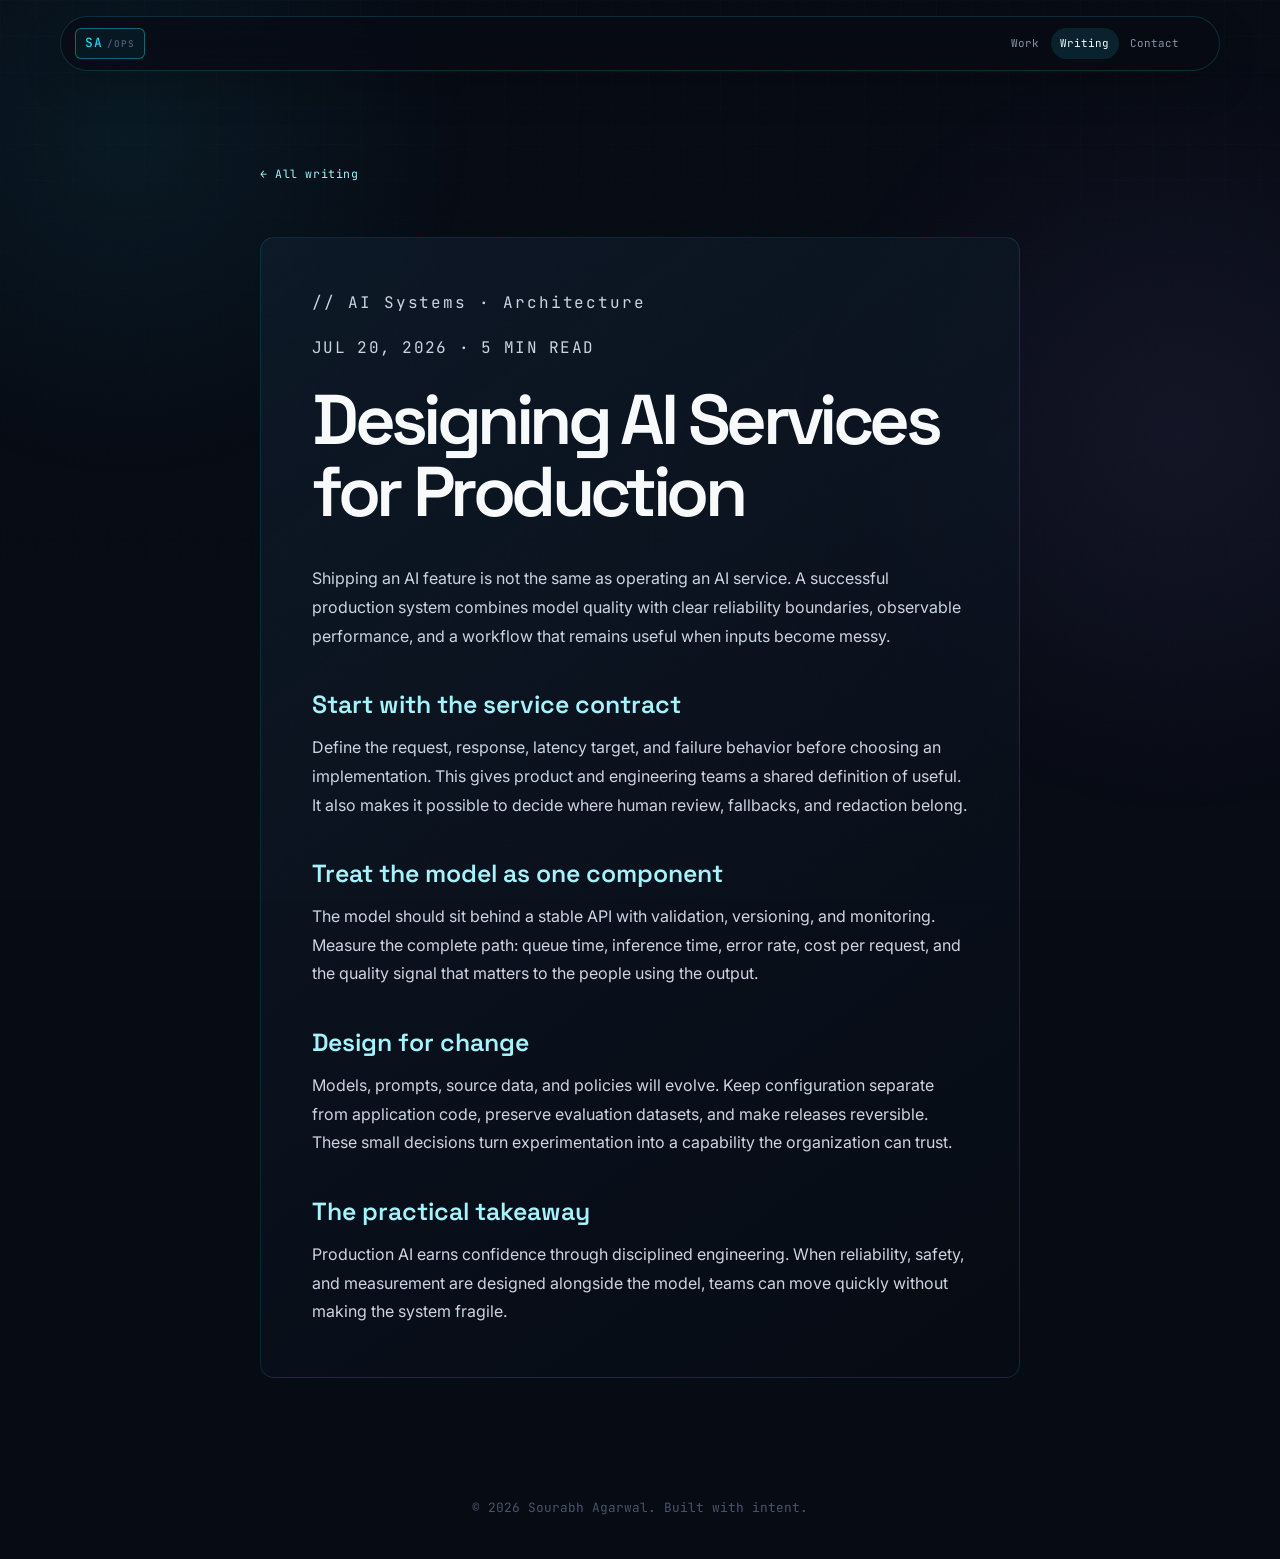
==== blog.html @ ba960d28 "adding blog page and minor fixes" ====
<!doctype html>
<html lang="en"><head><meta charset="utf-8"><meta name="viewport" content="width=device-width,initial-scale=1"><title>Article — Sourabh Agarwal</title><link rel="preconnect" href="https://fonts.googleapis.com"><link rel="preconnect" href="https://fonts.gstatic.com" crossorigin><link href="https://fonts.googleapis.com/css2?family=Space+Grotesk:wght@500;600;700&family=Inter:wght@400;500;600&family=JetBrains+Mono:wght@400;500&display=swap" rel="stylesheet"><link rel="stylesheet" href="css/styles.css"></head><body class="blog-page"><div class="noise-overlay"></div><nav class="nav"><a class="nav__mark" href="index.html#hero">SA<span>/OPS</span></a><div class="nav__links"><a href="index.html#projects">Work</a><a class="is-active" href="blogs.html">Writing</a><a href="index.html#contact">Contact</a></div></nav><main class="article-shell"><a class="article-back" href="blogs.html">← All writing</a><article id="article" class="article" aria-live="polite"></article></main><footer class="footer"><p>© <span id="year"></span> Sourabh Agarwal. Built with intent.</p></footer><script src="js/blogs.js" defer></script></body></html>
---- css/styles.css ----
/* ============================================================
   DESIGN TOKENS
   ============================================================ */
:root {
  /* Color */
  --bg: #0a0e17;
  --bg-elevated: #121826;
  --bg-elevated-2: #171f30;
  --border: rgba(230, 236, 248, 0.09);
  --border-strong: rgba(230, 236, 248, 0.18);
  --text-primary: #e8ecf4;
  --text-muted: #8b93a7;
  --text-faint: #565f77;
  --accent: #3b82f6;
  --accent-bright: #60a5fa;
  --accent-soft: rgba(59, 130, 246, 0.14);
  --success: #34d399;

  /* Type */
  --font-display: "Space Grotesk", "Segoe UI", sans-serif;
  --font-body: "Inter", "Segoe UI", sans-serif;
  --font-mono: "JetBrains Mono", "SFMono-Regular", Consolas, monospace;

  /* Spacing scale */
  --space-1: 0.5rem;
  --space-2: 1rem;
  --space-3: 1.5rem;
  --space-4: 2.5rem;
  --space-5: 4rem;
  --space-6: 6rem;
  --space-7: 9rem;

  /* Layout */
  --content-width: 760px;
  --wide-width: 1080px;
  --radius: 10px;

  /* Motion */
  --ease: cubic-bezier(0.22, 1, 0.36, 1);
  --duration: 0.6s;
}

/* ============================================================
   RESET
   ============================================================ */
*, *::before, *::after { box-sizing: border-box; }
html { scroll-behavior: smooth; }
body {
  margin: 0;
  background: var(--bg);
  color: var(--text-primary);
  font-family: var(--font-body);
  font-size: 16px;
  line-height: 1.6;
  -webkit-font-smoothing: antialiased;
}
h1, h2, h3, p, ul, figure { margin: 0; padding: 0; }
ul { list-style: none; }
a { color: inherit; text-decoration: none; }
img { max-width: 100%; display: block; }

a:focus-visible,
button:focus-visible {
  outline: 2px solid var(--accent-bright);
  outline-offset: 3px;
  border-radius: 4px;
}

/* Subtle grain overlay for texture on the near-black background */
.noise-overlay {
  position: fixed;
  inset: 0;
  pointer-events: none;
  z-index: 1;
  opacity: 0.025;
  background-image: url("data:image/svg+xml,%3Csvg xmlns='http://www.w3.org/2000/svg' width='60' height='60'%3E%3Cfilter id='n'%3E%3CfeTurbulence type='fractalNoise' baseFrequency='0.9' numOctaves='2' stitchTiles='stitch'/%3E%3C/filter%3E%3Crect width='100%25' height='100%25' filter='url(%23n)'/%3E%3C/svg%3E");
}

/* ============================================================
   SHARED ELEMENTS
   ============================================================ */
.eyebrow {
  font-family: var(--font-mono);
  font-size: 0.75rem;
  letter-spacing: 0.12em;
  color: var(--accent-bright);
  margin-bottom: var(--space-2);
}

.section-heading {
  font-family: var(--font-display);
  font-weight: 600;
  font-size: clamp(1.5rem, 3vw, 2.1rem);
  margin-bottom: var(--space-4);
  color: var(--text-primary);
}

.status-dot {
  width: 7px;
  height: 7px;
  border-radius: 50%;
  background: var(--success);
  display: inline-block;
  box-shadow: 0 0 0 0 rgba(52, 211, 153, 0.6);
  animation: pulse 2.4s var(--ease) infinite;
}

@keyframes pulse {
  0%   { box-shadow: 0 0 0 0 rgba(52, 211, 153, 0.55); }
  70%  { box-shadow: 0 0 0 8px rgba(52, 211, 153, 0); }
  100% { box-shadow: 0 0 0 0 rgba(52, 211, 153, 0); }
}

/* Scroll-reveal utility, toggled by IntersectionObserver in script.js */
.reveal {
  opacity: 0;
  transform: translateY(24px);
  transition: opacity var(--duration) var(--ease), transform var(--duration) var(--ease);
}
.reveal.is-visible {
  opacity: 1;
  transform: translateY(0);
}

/* ============================================================
   NAV
   ============================================================ */
.nav {
  position: fixed;
  top: 0;
  left: 0;
  right: 0;
  z-index: 10;
  display: flex;
  justify-content: space-between;
  align-items: center;
  padding: var(--space-2) var(--space-4);
  font-family: var(--font-mono);
  font-size: 0.8rem;
  backdrop-filter: blur(8px);
  background: linear-gradient(to bottom, rgba(10, 14, 23, 0.85), transparent);
}
.nav__mark {
  font-weight: 500;
  letter-spacing: 0.08em;
  color: var(--text-primary);
  border: 1px solid var(--border-strong);
  border-radius: 6px;
  padding: 0.25rem 0.55rem;
}
.nav__status {
  display: flex;
  align-items: center;
  gap: 0.5rem;
  color: var(--text-muted);
}
.nav__status-text { display: none; }
@media (min-width: 560px) {
  .nav__status-text { display: inline; }
}

/* ============================================================
   HERO
   ============================================================ */
.hero {
  position: relative;
  min-height: 100svh;
  display: flex;
  align-items: center;
  padding: var(--space-4);
  overflow: hidden;
}
.hero__inner {
  position: relative;
  z-index: 2;
  max-width: var(--wide-width);
  margin: 0 auto;
  width: 100%;
}
.hero__typing {
  font-family: var(--font-display);
  font-weight: 600;
  font-size: clamp(1.75rem, 5.5vw, 3.5rem);
  line-height: 1.15;
  min-height: 1.3em;
  color: var(--text-primary);
}
.cursor {
  display: inline-block;
  width: 3px;
  height: 0.9em;
  background: var(--accent-bright);
  margin-left: 4px;
  vertical-align: -0.1em;
  animation: blink 1s step-end infinite;
}
@keyframes blink { 50% { opacity: 0; } }

.hero__identity {
  margin-top: var(--space-3);
  opacity: 0;
  transform: translateY(12px);
  transition: opacity 0.7s var(--ease), transform 0.7s var(--ease);
}
.hero__identity.is-visible {
  opacity: 1;
  transform: translateY(0);
}
.hero__name {
  font-family: var(--font-display);
  font-size: clamp(1.1rem, 2.2vw, 1.4rem);
  font-weight: 500;
  color: var(--text-primary);
}
.hero__title {
  font-family: var(--font-mono);
  font-size: 0.9rem;
  color: var(--text-muted);
  margin-top: 0.35rem;
}

.hero__bg {
  position: absolute;
  inset: -10% -10% -10% -10%;
  z-index: 1;
  background:
    radial-gradient(600px circle at 20% 20%, var(--accent-soft), transparent 60%),
    radial-gradient(500px circle at 80% 70%, rgba(96, 165, 250, 0.08), transparent 60%);
  will-change: transform;
}

.hero__scroll-cue {
  position: absolute;
  bottom: var(--space-4);
  left: 50%;
  transform: translateX(-50%);
  width: 22px;
  height: 34px;
  border: 1px solid var(--border-strong);
  border-radius: 12px;
  display: flex;
  justify-content: center;
  padding-top: 6px;
}
.hero__scroll-cue span {
  width: 3px;
  height: 6px;
  background: var(--accent-bright);
  border-radius: 2px;
  animation: scroll-cue 1.8s var(--ease) infinite;
}
@keyframes scroll-cue {
  0%   { transform: translateY(0); opacity: 1; }
  100% { transform: translateY(10px); opacity: 0; }
}

/* ============================================================
   SUMMARY
   ============================================================ */
.summary {
  max-width: var(--content-width);
  margin: 0 auto;
  padding: var(--space-6) var(--space-4);
  border-top: 1px solid var(--border);
}
.summary__text {
  font-size: clamp(1.05rem, 1.6vw, 1.25rem);
  line-height: 1.7;
  color: var(--text-primary);
}
.stats {
  margin-top: var(--space-5);
  display: grid;
  grid-template-columns: repeat(2, 1fr);
  gap: var(--space-3);
}
@media (min-width: 640px) {
  .stats { grid-template-columns: repeat(4, 1fr); }
}
.stat {
  border: 1px solid var(--border);
  border-radius: var(--radius);
  padding: var(--space-3) var(--space-2);
  background: var(--bg-elevated);
}
.stat__value {
  font-family: var(--font-mono);
  font-weight: 500;
  font-size: clamp(1.5rem, 3vw, 2rem);
  color: var(--accent-bright);
}
.stat__label {
  margin-top: 0.4rem;
  font-size: 0.8rem;
  color: var(--text-muted);
  line-height: 1.4;
}

/* ============================================================
   EXPERIENCE / TIMELINE
   ============================================================ */
.experience {
  max-width: var(--wide-width);
  margin: 0 auto;
  padding: var(--space-6) var(--space-4);
  border-top: 1px solid var(--border);
}
.timeline {
  position: relative;
  padding-left: var(--space-4);
}
.timeline::before {
  content: "";
  position: absolute;
  left: 5px;
  top: 6px;
  bottom: 6px;
  width: 1px;
  background: linear-gradient(to bottom, var(--accent), var(--border) 90%);
}
.timeline-entry {
  position: relative;
  padding-bottom: var(--space-5);
}
.timeline-entry:last-child { padding-bottom: 0; }
.timeline-entry::before {
  content: "";
  position: absolute;
  left: calc(-1 * var(--space-4) + 1px);
  top: 6px;
  width: 9px;
  height: 9px;
  border-radius: 50%;
  background: var(--bg);
  border: 2px solid var(--accent-bright);
}
.timeline-entry__meta {
  font-family: var(--font-mono);
  font-size: 0.78rem;
  color: var(--text-faint);
  letter-spacing: 0.03em;
}
.timeline-entry__role {
  font-family: var(--font-display);
  font-weight: 600;
  font-size: 1.15rem;
  margin-top: 0.3rem;
  color: var(--text-primary);
}
.timeline-entry__company {
  color: var(--accent-bright);
  font-weight: 500;
}
.timeline-entry__bullets {
  margin-top: var(--space-2);
  display: flex;
  flex-direction: column;
  gap: 0.55rem;
}
.timeline-entry__bullets li {
  position: relative;
  padding-left: 1.1rem;
  color: var(--text-muted);
  font-size: 0.95rem;
  line-height: 1.6;
}
.timeline-entry__bullets li::before {
  content: "\2192";
  position: absolute;
  left: 0;
  color: var(--accent);
}

/* ============================================================
   SKILLS
   ============================================================ */
.skills {
  max-width: var(--wide-width);
  margin: 0 auto;
  padding: var(--space-6) var(--space-4);
  border-top: 1px solid var(--border);
}
.skills__grid {
  display: grid;
  gap: var(--space-3);
  grid-template-columns: 1fr;
}
@media (min-width: 720px) {
  .skills__grid { grid-template-columns: 1fr 1fr; }
}
.skill-group {
  border: 1px solid var(--border);
  border-radius: var(--radius);
  padding: var(--space-3);
  background: var(--bg-elevated);
}
.skill-group__title {
  font-family: var(--font-mono);
  font-size: 0.75rem;
  letter-spacing: 0.06em;
  color: var(--text-muted);
  margin-bottom: var(--space-2);
  text-transform: uppercase;
}
.skill-group__tags {
  display: flex;
  flex-wrap: wrap;
  gap: 0.5rem;
}
.skill-tag {
  font-size: 0.82rem;
  padding: 0.3rem 0.65rem;
  border: 1px solid var(--border-strong);
  border-radius: 999px;
  color: var(--text-primary);
  background: var(--bg-elevated-2);
}

/* ============================================================
   PROJECTS
   ============================================================ */
.projects {
  max-width: var(--wide-width);
  margin: 0 auto;
  padding: var(--space-6) var(--space-4);
  border-top: 1px solid var(--border);
}
.projects__grid {
  display: grid;
  gap: 1.25rem;
  grid-template-columns: repeat(auto-fit, minmax(min(100%, 280px), 1fr));
}
.project-card {
  position: relative;
  min-height: 255px;
  overflow: hidden;
  border: 1px solid var(--border);
  border-radius: 14px;
  padding: 1.5rem;
  background: linear-gradient(145deg, var(--bg-elevated-2), var(--bg-elevated));
  box-shadow: 0 14px 32px rgba(0, 0, 0, 0.11);
  transition: border-color 0.3s var(--ease), transform 0.3s var(--ease), box-shadow 0.3s var(--ease);
  display: flex;
  flex-direction: column;
  gap: 0.75rem;
}
.project-card::before {
  content: "";
  position: absolute;
  top: 0;
  left: 0;
  width: 100%;
  height: 3px;
  background: linear-gradient(90deg, var(--accent), var(--accent-bright));
  opacity: 0.65;
}
.project-card:hover {
  border-color: rgba(96, 165, 250, 0.42);
  transform: translateY(-5px);
  box-shadow: 0 20px 42px rgba(0, 0, 0, 0.22);
}
.project-card--placeholder {
  border-style: dashed;
}
.project-card__title {
  font-family: var(--font-display);
  font-weight: 600;
  font-size: 1.14rem;
  line-height: 1.3;
}
.project-card__desc {
  color: var(--text-muted);
  font-size: 0.9rem;
  line-height: 1.55;
  flex-grow: 1;
}
.project-card__tags {
  display: flex;
  flex-wrap: wrap;
  gap: 0.4rem;
  margin-top: 0.15rem;
}
.project-card__tag {
  font-family: var(--font-mono);
  font-size: 0.7rem;
  color: var(--accent-bright);
  background: var(--accent-soft);
  padding: 0.15rem 0.5rem;
  border-radius: 4px;
}
.project-card__link {
  display: inline-flex;
  align-items: center;
  width: fit-content;
  margin-top: auto;
  padding-top: 0.35rem;
  font-size: 0.82rem;
  color: var(--accent-bright);
  font-weight: 500;
}
.project-card__link::after { content: "↗"; margin-left: 0.45rem; transition: transform 0.2s var(--ease); }
.project-card__link:hover::after { transform: translate(2px, -2px); }
.project-card__meta {
  color: var(--text-faint);
  font-family: var(--font-mono);
  font-size: 0.67rem;
  letter-spacing: 0.02em;
}

/* ============================================================
   EDUCATION & PATENTS
   ============================================================ */
.education {
  max-width: var(--wide-width);
  margin: 0 auto;
  padding: var(--space-6) var(--space-4);
  border-top: 1px solid var(--border);
  display: grid;
  gap: var(--space-5);
  grid-template-columns: 1fr;
}
@media (min-width: 720px) {
  .education { grid-template-columns: 1fr 1fr; }
}
.edu-item, .patent-item {
  padding: var(--space-2) 0;
  border-bottom: 1px solid var(--border);
}
.edu-item:last-child, .patent-item:last-child { border-bottom: none; }
.edu-item__degree, .patent-item__title {
  font-weight: 600;
  font-size: 0.98rem;
  color: var(--text-primary);
}
.edu-item__school, .patent-item__detail {
  margin-top: 0.25rem;
  font-size: 0.85rem;
  color: var(--text-muted);
}
.edu-item__years {
  font-family: var(--font-mono);
  font-size: 0.78rem;
  color: var(--text-faint);
  margin-top: 0.2rem;
}

/* ============================================================
   CONTACT
   ============================================================ */
.contact {
  position: relative;
  isolation: isolate;
  max-width: var(--wide-width);
  margin: var(--space-4) auto 0;
  padding: clamp(2.5rem, 6vw, 5rem) clamp(1.5rem, 5vw, 4.5rem);
  overflow: hidden;
  border: 1px solid var(--border-strong);
  border-radius: 18px;
  background: linear-gradient(135deg, rgba(23, 31, 48, 0.96), rgba(10, 14, 23, 0.98));
  text-align: left;
}
.contact::before {
  content: "";
  position: absolute;
  z-index: -1;
  top: -12rem;
  right: -8rem;
  width: 26rem;
  height: 26rem;
  border-radius: 50%;
  background: radial-gradient(circle, rgba(59, 130, 246, 0.22), transparent 68%);
  pointer-events: none;
}
.contact .section-heading {
  max-width: 620px;
  margin-bottom: var(--space-2);
}
.contact__links {
  display: grid;
  grid-template-columns: minmax(0, 1fr);
  gap: var(--space-3);
  max-width: 760px;
}
.contact__intro {
  max-width: 540px;
  color: var(--text-muted);
  font-size: 1rem;
}
.contact__primary-link {
  display: inline-flex;
  align-items: center;
  justify-content: center;
  width: fit-content;
  min-height: 3.25rem;
  padding: 0.7rem 1.25rem;
  border-radius: 8px;
  background: var(--accent);
  color: #fff;
  font-family: var(--font-display);
  font-weight: 600;
  box-shadow: 0 10px 28px rgba(59, 130, 246, 0.24);
  transition: background 0.25s var(--ease), transform 0.25s var(--ease), box-shadow 0.25s var(--ease);
}
.contact__primary-link::after { content: "→"; margin-left: 0.65rem; }
.contact__primary-link:hover {
  background: var(--accent-bright);
  transform: translateY(-2px);
  box-shadow: 0 14px 32px rgba(59, 130, 246, 0.34);
}
.contact__details {
  display: grid;
  grid-template-columns: repeat(3, minmax(0, 1fr));
  border-top: 1px solid var(--border);
  margin-top: var(--space-2);
  padding-top: var(--space-3);
}
.contact-detail {
  display: grid;
  gap: 0.25rem;
  min-width: 0;
  padding: 0.35rem var(--space-3);
  border-left: 1px solid var(--border);
  transition: color 0.2s var(--ease), background 0.2s var(--ease);
}
.contact-detail:first-child { padding-left: 0; border-left: 0; }
.contact-detail__label {
  color: var(--text-faint);
  font-family: var(--font-mono);
  font-size: 0.67rem;
  letter-spacing: 0.1em;
  text-transform: uppercase;
}
.contact-detail__value {
  overflow-wrap: anywhere;
  color: var(--text-primary);
  font-size: 0.87rem;
}
.contact-detail:hover .contact-detail__value { color: var(--accent-bright); }
@media (max-width: 700px) {
  .contact { margin: var(--space-3) var(--space-2) 0; }
  .contact__details { grid-template-columns: 1fr; gap: var(--space-2); }
  .contact-detail, .contact-detail:first-child {
    padding: var(--space-2) 0 0;
    border-left: 0;
    border-top: 1px solid var(--border);
  }
  .contact-detail:first-child { border-top: 0; padding-top: 0; }
}

/* ============================================================
   FOOTER
   ============================================================ */
.footer {
  text-align: center;
  padding: var(--space-4) var(--space-2);
  color: var(--text-faint);
  font-size: 0.8rem;
  font-family: var(--font-mono);
}

/* ============================================================
   ERROR STATE
   ============================================================ */
.load-error {
  display: none;
  position: fixed;
  inset: 0;
  z-index: 20;
  flex-direction: column;
  align-items: center;
  justify-content: center;
  gap: var(--space-2);
  background: var(--bg);
  padding: var(--space-4);
  text-align: center;
}
.load-error:not([hidden]) {
  display: flex;
}
.load-error__detail {
  color: var(--text-muted);
  font-size: 0.85rem;
  max-width: 480px;
}
.load-error code {
  font-family: var(--font-mono);
  background: var(--bg-elevated);
  padding: 0.1rem 0.4rem;
  border-radius: 4px;
}
.retry-button {
  margin-top: var(--space-2);
  font-family: var(--font-mono);
  font-size: 0.9rem;
  padding: 0.6rem 1.4rem;
  border: 1px solid var(--accent);
  border-radius: 999px;
  background: var(--accent-soft);
  color: var(--accent-bright);
  cursor: pointer;
  transition: background 0.25s var(--ease), transform 0.25s var(--ease);
}
.retry-button:hover {
  background: var(--accent);
  color: var(--bg);
  transform: translateY(-2px);
}

/* ============================================================
   IMMERSIVE DEVELOPER PORTFOLIO LAYER
   ============================================================ */
body {
  background:
    radial-gradient(900px 620px at 100% -10%, rgba(76, 29, 149, 0.16), transparent 58%),
    radial-gradient(700px 520px at -10% 35%, rgba(14, 165, 233, 0.10), transparent 60%),
    var(--bg);
}
body::before {
  content: "";
  position: fixed;
  inset: 0;
  z-index: -1;
  pointer-events: none;
  opacity: 0.32;
  background-image: linear-gradient(rgba(148, 163, 184, 0.045) 1px, transparent 1px), linear-gradient(90deg, rgba(148, 163, 184, 0.045) 1px, transparent 1px);
  background-size: 48px 48px;
  mask-image: linear-gradient(to bottom, black, transparent 72%);
}
.nav {
  top: 1rem;
  left: 50%;
  right: auto;
  width: min(calc(100% - 2rem), 1080px);
  padding: 0.7rem 0.9rem;
  border: 1px solid rgba(255, 255, 255, 0.11);
  border-radius: 999px;
  background: rgba(10, 14, 23, 0.62);
  box-shadow: 0 14px 42px rgba(0, 0, 0, 0.18);
  transform: translateX(-50%);
  backdrop-filter: blur(18px);
}
.nav__mark {
  border-color: rgba(96, 165, 250, 0.35);
  background: rgba(59, 130, 246, 0.10);
}
.nav__links { display: none; align-items: center; gap: .1rem; margin-left: auto; margin-right: 1rem; }
.nav__links a { padding: .42rem .6rem; border-radius: 999px; color: var(--text-muted); font-size: .68rem; transition: color .2s var(--ease), background .2s var(--ease); }
.nav__links a:hover { color: var(--text-primary); background: rgba(255,255,255,.06); }
.nav__links a.is-active { color: #dbeafe; background: rgba(59,130,246,.18); }
@media (min-width: 760px) { .nav__links { display: flex; } }
@media (max-width: 759px) { .nav { gap: .4rem; } .nav__links { display: flex; flex: 1; margin: 0; overflow-x: auto; scrollbar-width: none; } .nav__links::-webkit-scrollbar { display: none; } .nav__links a { padding: .38rem .45rem; font-size: .61rem; } .nav__status { display: none; } }
.hero {
  min-height: min(920px, 100svh);
  padding: 7.5rem var(--space-4) 5rem;
  perspective: 1200px;
}
.hero__inner {
  max-width: var(--wide-width);
  padding-right: min(42vw, 430px);
}
.hero .eyebrow { display: inline-flex; padding: 0.42rem 0.7rem; border: 1px solid rgba(96, 165, 250, 0.28); border-radius: 999px; background: rgba(59, 130, 246, 0.08); }
.hero__typing { letter-spacing: -0.05em; max-width: 730px; text-shadow: 0 0 42px rgba(96, 165, 250, 0.15); }
.hero__name { font-size: clamp(1.25rem, 2.5vw, 1.6rem); }
.hero__title { margin-top: 0.45rem; }
.hero__actions { display: flex; flex-wrap: wrap; gap: 0.75rem; margin-top: var(--space-4); }
.hero__button { display: inline-flex; align-items: center; gap: 0.5rem; min-height: 3.1rem; padding: 0.7rem 1.1rem; border-radius: 8px; font-weight: 600; transition: transform .25s var(--ease), box-shadow .25s var(--ease), background .25s var(--ease); }
.hero__button:hover { transform: translateY(-3px); }
.hero__button--primary { color: white; background: linear-gradient(120deg, #2563eb, #7c3aed); box-shadow: 0 14px 30px rgba(59, 130, 246, .28); }
.hero__button--primary:hover { box-shadow: 0 18px 38px rgba(124, 58, 237, .36); }
.hero__button--quiet { border: 1px solid var(--border-strong); background: rgba(18, 24, 38, .50); color: var(--text-primary); }
.hero__button--quiet:hover { border-color: var(--accent-bright); background: var(--accent-soft); }
.hero__bg { background: radial-gradient(600px circle at 24% 22%, rgba(59, 130, 246, .18), transparent 60%), radial-gradient(550px circle at 86% 70%, rgba(124, 58, 237, .16), transparent 62%); }
.hero__stage { position: absolute; z-index: 2; right: max(5vw, calc((100vw - var(--wide-width)) / 2)); top: 50%; width: min(37vw, 430px); aspect-ratio: 1; transform: translateY(-45%) rotateX(58deg) rotateZ(-24deg); transform-style: preserve-3d; pointer-events: none; }
.hero-orbit { position: absolute; inset: 4%; border: 1px solid rgba(96, 165, 250, .28); border-radius: 50%; box-shadow: 0 0 44px rgba(59, 130, 246, .11), inset 0 0 28px rgba(59, 130, 246, .08); animation: orbit 15s linear infinite; }
.hero-orbit--inner { inset: 23%; border-color: rgba(167, 139, 250, .45); animation-direction: reverse; animation-duration: 9s; }
.hero-node { position: absolute; width: 2rem; height: 2rem; border: 1px solid rgba(191, 219, 254, .7); border-radius: 7px; background: linear-gradient(135deg, rgba(59, 130, 246, .9), rgba(124, 58, 237, .85)); box-shadow: 0 0 28px rgba(96, 165, 250, .6); animation: float 4.8s var(--ease) infinite alternate; }
.hero-node--one { top: 12%; left: 46%; }
.hero-node--two { bottom: 10%; right: 15%; width: 1.4rem; height: 1.4rem; animation-delay: -2.1s; }
.hero-terminal { position: absolute; z-index: 2; left: 16%; top: 22%; width: 76%; padding: 1.1rem 1.15rem; border: 1px solid rgba(191, 219, 254, .24); border-radius: 12px; background: rgba(10, 14, 23, .78); box-shadow: 0 30px 55px rgba(0, 0, 0, .34); color: #cbd5e1; font: 0.68rem/1.8 var(--font-mono); transform: translateZ(46px); animation: terminal-float 6s var(--ease) infinite alternate; }
.hero-terminal__bar { display: flex; gap: .32rem; margin-bottom: .7rem; }
.hero-terminal__bar span { width: .45rem; height: .45rem; border-radius: 50%; background: #f87171; }
.hero-terminal__bar span:nth-child(2) { background: #fbbf24; }
.hero-terminal__bar span:nth-child(3) { background: #34d399; }
.hero-terminal i { color: #60a5fa; font-style: normal; }
@keyframes orbit { to { transform: rotate(360deg); } }
@keyframes float { to { transform: translate3d(0, -12px, 38px) rotate(45deg); } }
@keyframes terminal-float { to { transform: translate3d(0, -16px, 62px) rotateZ(2deg); } }
.summary, .experience, .skills, .projects, .education { border-top-color: rgba(148, 163, 184, .13); }
.summary__text { max-width: 700px; }
.stat, .skill-group, .project-card { border-color: rgba(148, 163, 184, .14); background: linear-gradient(145deg, rgba(23, 31, 48, .88), rgba(12, 18, 30, .78)); box-shadow: inset 0 1px rgba(255,255,255,.025), 0 15px 35px rgba(0, 0, 0, .12); }
.stat { position: relative; overflow: hidden; }
.stat::after, .has-tilt::after { content: ""; position: absolute; inset: 0; pointer-events: none; opacity: 0; background: radial-gradient(circle at var(--glow-x, 50%) var(--glow-y, 50%), rgba(96, 165, 250, .16), transparent 38%); transition: opacity .3s ease; }
.has-tilt { transform: perspective(900px) rotateX(var(--tilt-y, 0deg)) rotateY(var(--tilt-x, 0deg)); transition: transform .24s var(--ease), border-color .24s var(--ease), box-shadow .24s var(--ease); transform-style: preserve-3d; }
.has-tilt:hover { border-color: rgba(96, 165, 250, .45); box-shadow: 0 22px 38px rgba(0,0,0,.25); }
.has-tilt:hover::after { opacity: 1; }
.timeline-entry { padding: 1.25rem 1.5rem 2.4rem; border: 1px solid transparent; border-radius: 12px; transition: background .3s var(--ease), border-color .3s var(--ease), transform .3s var(--ease); }
.timeline-entry:hover { border-color: var(--border); background: rgba(18, 24, 38, .55); transform: translateX(6px); }
.timeline-entry::before { left: calc(-1 * var(--space-4) + 1px); }
.timeline { max-width: 920px; padding-left: 2rem; }
.timeline::before { left: .35rem; width: 2px; background: linear-gradient(to bottom, #60a5fa, #7c3aed 55%, rgba(148,163,184,.12)); box-shadow: 0 0 14px rgba(96,165,250,.32); }
.timeline-entry { padding: 0; margin-bottom: 1rem; border: 1px solid rgba(148,163,184,.13); border-radius: 14px; background: linear-gradient(145deg, rgba(23,31,48,.72), rgba(12,18,30,.68)); overflow: visible; }
.timeline-entry:last-child { padding-bottom: 0; margin-bottom: 0; }
.timeline-entry::before { left: -2.05rem; top: 1.25rem; width: 12px; height: 12px; border: 3px solid var(--bg); background: var(--accent-bright); box-shadow: 0 0 0 2px rgba(96,165,250,.45), 0 0 18px rgba(96,165,250,.52); }
.timeline-entry:hover { border-color: rgba(96,165,250,.32); background: linear-gradient(145deg, rgba(30,41,59,.84), rgba(12,18,30,.75)); transform: translateX(0); }
.timeline-entry__toggle { display: grid; grid-template-columns: minmax(8.5rem, .7fr) minmax(0, 1.8fr) auto; align-items: center; width: 100%; gap: 1rem; padding: 1.25rem 1.35rem; border: 0; background: transparent; color: inherit; text-align: left; cursor: pointer; }
.timeline-entry__date { color: var(--accent-bright); font: .68rem var(--font-mono); letter-spacing: .04em; }
.timeline-entry__heading { min-width: 0; }
.timeline-entry__role { margin: 0; font-size: 1.05rem; line-height: 1.25; }
.timeline-entry__company { margin-top: .25rem; color: var(--text-primary); font-size: .86rem; font-weight: 500; }
.timeline-entry__location { margin-top: .15rem; color: var(--text-faint); font: .66rem var(--font-mono); }
.timeline-entry__indicator { display: grid; place-items: center; width: 1.7rem; height: 1.7rem; border: 1px solid rgba(96,165,250,.35); border-radius: 50%; color: var(--accent-bright); font-size: 1.2rem; transition: transform .3s var(--ease), background .3s var(--ease); }
.timeline-entry.is-expanded .timeline-entry__indicator { background: rgba(59,130,246,.18); transform: rotate(45deg); }
.timeline-entry__details { display: grid; grid-template-rows: 0fr; opacity: 0; transition: grid-template-rows .45s var(--ease), opacity .3s ease; }
.timeline-entry.is-expanded .timeline-entry__details { grid-template-rows: 1fr; opacity: 1; }
.timeline-entry__details-content { min-height: 0; overflow: hidden; }
.timeline-entry__bullets { margin: 0; padding: 0 1.35rem; transition: padding-bottom .45s var(--ease); }
.timeline-entry.is-expanded .timeline-entry__bullets { padding-bottom: .9rem; }
.timeline-entry__bullets li { padding-left: 1.15rem; font-size: .88rem; }
.timeline-entry__impact { margin: 0 1.35rem 1.35rem; padding: .85rem 1rem; border: 1px solid rgba(34,211,238,.25); border-radius: 9px; background: linear-gradient(115deg, rgba(34,211,238,.09), rgba(124,58,237,.1)); box-shadow: inset 0 1px rgba(255,255,255,.035); }
.timeline-entry__impact-label { display: block; margin-bottom: .4rem; color: var(--cyan); font: .62rem var(--font-mono); letter-spacing: .11em; text-transform: uppercase; }
.timeline-entry__impact-copy { color: #dbeafe; font-size: .85rem; line-height: 1.55; }
@media (max-width: 620px) { .nav { padding: .62rem .75rem; } .timeline { padding-left: 1.65rem; } .timeline-entry::before { left: -1.72rem; } .timeline-entry__toggle { grid-template-columns: 1fr auto; gap: .7rem; padding: 1rem; } .timeline-entry__date { grid-column: 1 / -1; } .timeline-entry__bullets { padding-inline: 1rem; } .timeline-entry__impact { margin-inline: 1rem; } }
.skill-tag { transition: transform .2s var(--ease), border-color .2s var(--ease), color .2s var(--ease); }
.skill-tag:hover { transform: translateY(-2px); border-color: var(--accent-bright); color: var(--accent-bright); }
.skills__hint { max-width: 540px; margin: calc(-1 * var(--space-3)) 0 var(--space-4); color: var(--text-muted); font-size: .92rem; }
.skills__grid { grid-template-columns: minmax(0, 1.45fr) minmax(230px, .55fr); align-items: start; gap: clamp(1.5rem, 5vw, 4.5rem); }
.skills-dashboard { overflow: hidden; border: 1px solid rgba(148, 163, 184, .15); border-radius: 16px; background: linear-gradient(145deg, rgba(23, 31, 48, .82), rgba(12, 18, 30, .82)); box-shadow: inset 0 1px rgba(255,255,255,.035), 0 22px 46px rgba(0,0,0,.16); }
.skills-treemap { display: grid; grid-template-columns: repeat(12, 1fr); gap: .55rem; min-height: 500px; padding: .7rem; }
.skills-treemap__group { grid-column: span var(--group-span); display: flex; flex-direction: column; min-height: 150px; padding: .75rem; overflow: hidden; border: 1px solid hsl(var(--hue) 80% 70% / .18); border-radius: 11px; background: linear-gradient(145deg, hsl(var(--hue) 70% 20% / .30), rgba(10,14,23,.36)); transition: transform .25s var(--ease), border-color .25s var(--ease), box-shadow .25s var(--ease); }
.skills-treemap__group:hover { z-index: 1; border-color: hsl(var(--hue) 88% 72% / .48); box-shadow: 0 15px 26px rgba(0,0,0,.18); transform: translateY(-3px); }
.skills-treemap__heading { margin: 0 0 .6rem; color: hsl(var(--hue) 85% 77%); font: .62rem var(--font-mono); letter-spacing: .08em; text-transform: uppercase; }
.skills-treemap__tiles { display: flex; flex: 1; flex-wrap: wrap; gap: .42rem; align-content: stretch; }
.skill-tile { flex: var(--weight) 1 72px; min-width: 64px; min-height: 40px; padding: .35rem .45rem; border: 1px solid hsl(var(--hue) 70% 72% / .15); border-radius: 7px; background: hsl(var(--hue) 55% 32% / .16); color: #dbeafe; font: .64rem/1.2 var(--font-mono); text-align: left; cursor: pointer; overflow-wrap: anywhere; transition: transform .2s var(--ease), background .2s var(--ease), border-color .2s var(--ease), box-shadow .2s var(--ease); }
.skill-tile:hover, .skill-tile:focus-visible { z-index: 2; border-color: hsl(var(--hue) 88% 75% / .7); background: hsl(var(--hue) 64% 43% / .42); box-shadow: 0 8px 18px rgba(0,0,0,.22); transform: scale(1.04); outline: 0; }
.skill-tile.is-selected { border-color: #e0f2fe; background: linear-gradient(135deg, hsl(var(--hue) 78% 52% / .58), rgba(124,58,237,.44)); box-shadow: 0 0 0 2px rgba(191,219,254,.18), 0 8px 18px rgba(0,0,0,.25); }
.skill-detail { position: sticky; top: 6rem; padding: 1.5rem; border: 1px solid rgba(96, 165, 250, .26); border-radius: 14px; background: linear-gradient(145deg, rgba(30, 41, 59, .8), rgba(12, 18, 30, .78)); box-shadow: 0 22px 46px rgba(0,0,0,.2); overflow: hidden; }
.skill-detail::before { content: "SELECTED TOOL"; position: absolute; right: 1rem; top: .8rem; color: rgba(96,165,250,.35); font: .57rem var(--font-mono); letter-spacing: .12em; }
.skill-detail__eyebrow { color: var(--accent-bright); font: .65rem var(--font-mono); letter-spacing: .09em; text-transform: uppercase; }
.skill-detail__name { margin-top: .45rem; font: 600 clamp(1.2rem, 2vw, 1.5rem)/1.2 var(--font-display); }
.skill-detail__level { margin-top: 1rem; color: var(--text-primary); font: .78rem var(--font-mono); }
.skill-detail__meter { height: .45rem; margin-top: .55rem; overflow: hidden; border-radius: 99px; background: rgba(148, 163, 184, .18); }
.skill-detail__meter span { display: block; height: 100%; border-radius: inherit; background: linear-gradient(90deg, #2563eb, #a78bfa); box-shadow: 0 0 14px rgba(96,165,250,.62); transition: width .55s var(--ease); }
.skill-detail__copy { margin-top: 1rem; color: var(--text-muted); font-size: .83rem; line-height: 1.55; }
@media (max-width: 760px) { .skills__grid { grid-template-columns: 1fr; } .skill-detail { position: static; max-width: 540px; width: 100%; margin: 0 auto; } }
@media (max-width: 560px) { .skills-treemap { grid-template-columns: repeat(2, 1fr); } .skills-treemap__group { grid-column: span 2; min-height: 135px; } .skill-tile { flex-basis: 78px; } }
.project-card { min-height: 278px; }
.project-card::before { height: 2px; opacity: .9; }
.education { gap: 2.5rem; }
.education__col { padding: 1.25rem; border: 1px solid var(--border); border-radius: 14px; background: rgba(18, 24, 38, .45); }
.contact { box-shadow: 0 28px 70px rgba(0,0,0,.26); }
.footer { padding-top: 2.5rem; }
@media (max-width: 820px) { .hero__inner { padding-right: 0; } .hero__stage { opacity: .34; right: -5rem; width: 24rem; } .hero__typing { max-width: 640px; } }
@media (max-width: 560px) { .nav { top: .65rem; width: calc(100% - 1.25rem); } .nav__status-text { display: none; } .hero { padding: 7rem var(--space-3) 4.5rem; } .hero__stage { display: none; } .hero__scroll-cue { bottom: 1.4rem; } .timeline-entry { padding: .25rem 0 2.4rem; } }

/* ============================================================
   DEVELOPER OPERATIONS CONTROL ROOM THEME
   ============================================================ */
:root { --cyan: #22d3ee; --violet: #a78bfa; --lime: #4ade80; --amber: #fbbf24; }
body { background: #070b14; }
body::before { opacity: .52; background-image: linear-gradient(rgba(56,189,248,.045) 1px, transparent 1px), linear-gradient(90deg, rgba(56,189,248,.045) 1px, transparent 1px); background-size: 36px 36px; }
body::after { content: ""; position: fixed; inset: 0; z-index: -1; pointer-events: none; background: radial-gradient(560px circle at 10% 15%, rgba(34,211,238,.07), transparent 62%), radial-gradient(620px circle at 92% 48%, rgba(167,139,250,.08), transparent 62%); }
.noise-overlay { opacity: .018; }
.nav { width: min(calc(100% - 2rem), 1160px); border-color: rgba(34,211,238,.18); background: rgba(7,11,20,.72); }
.nav__mark { display: flex; gap: .22rem; align-items: baseline; border-color: rgba(34,211,238,.42); color: var(--cyan); background: rgba(34,211,238,.06); }
.nav__mark span { color: var(--text-faint); font-size: .58rem; }
.nav__links a.is-active { color: #ecfeff; background: rgba(34,211,238,.12); }
.nav__progress { position: absolute; bottom: -1px; left: 1.5rem; width: calc((100% - 3rem) * var(--scroll-progress, 0)); height: 1px; background: linear-gradient(90deg, var(--cyan), var(--violet)); box-shadow: 0 0 10px var(--cyan); transition: width .12s linear; }
.status-dot { background: var(--lime); }
.hero { min-height: 760px; background: linear-gradient(115deg, rgba(7,11,20,.92) 0%, rgba(7,11,20,.62) 54%, rgba(7,11,20,.06) 100%); }
.hero__inner { max-width: 1160px; padding-right: min(48vw, 530px); }
.hero .eyebrow { color: var(--cyan); border-color: rgba(34,211,238,.32); background: rgba(34,211,238,.06); }
.hero__typing { font-size: clamp(2.2rem, 5.6vw, 4.25rem); background: linear-gradient(100deg, #f8fafc 12%, #bae6fd 49%, #c4b5fd 88%); background-clip: text; -webkit-background-clip: text; color: transparent; }
.hero__title { color: #94a3b8; }
.cursor { background: var(--cyan); box-shadow: 0 0 14px var(--cyan); }
.hero__button--primary { background: linear-gradient(115deg, #0891b2, #4f46e5); }
.hero__button--quiet { border-color: rgba(34,211,238,.25); }
.hero__stage { right: max(4vw, calc((100vw - 1160px) / 2)); width: min(43vw, 500px); transform: translateY(calc(-45% + var(--scroll-shift, 0px))) rotateX(calc(58deg + var(--pointer-y, 0deg))) rotateZ(-24deg) rotateY(var(--pointer-x, 0deg)); transition: transform .25s var(--ease); }
.hero-orbit { border-color: rgba(34,211,238,.22); box-shadow: 0 0 54px rgba(34,211,238,.13), inset 0 0 28px rgba(34,211,238,.06); }
.hero-orbit--inner { border-color: rgba(167,139,250,.38); }
.hero-node { background: linear-gradient(135deg, var(--cyan), #6366f1); }
.hero-terminal { border-color: rgba(34,211,238,.24); background: rgba(5,10,18,.84); box-shadow: 0 36px 70px rgba(0,0,0,.45), inset 0 1px rgba(255,255,255,.05); }
.hero-terminal__bar b { margin-left: auto; color: #64748b; font-weight: 400; }
.hero-terminal--code p { color: #94a3b8; }
.hero-terminal--code i { display: inline-block; width: 1.1rem; color: #475569; font-style: normal; }
.hero-terminal--code em { color: #c4b5fd; font-style: normal; }
.hero-terminal--code strong { color: #67e8f9; font-weight: 400; }
.hero-pipeline { position: absolute; z-index: 4; top: 78%; left: -2%; display: flex; align-items: center; gap: .38rem; padding: .45rem .65rem; border: 1px solid rgba(74,222,128,.28); border-radius: 7px; background: rgba(7,11,20,.82); color: var(--lime); font: .55rem var(--font-mono); transform: translateZ(70px) rotateZ(18deg); box-shadow: 0 12px 26px rgba(0,0,0,.28); }
.hero-pipeline i { width: .8rem; height: 1px; background: var(--lime); box-shadow: 0 0 8px var(--lime); }
.hero-git { position: absolute; z-index: 4; top: 12%; right: -3%; display: flex; align-items: center; gap: .38rem; padding: .45rem .65rem; border: 1px solid rgba(251,191,36,.3); border-radius: 7px; background: rgba(7,11,20,.82); color: #e2e8f0; font: .59rem var(--font-mono); transform: translateZ(58px) rotateZ(18deg); }
.hero-git span { width: .5rem; height: .5rem; border-radius: 50%; background: var(--amber); box-shadow: 0 0 9px var(--amber); }
.hero-git i { color: var(--lime); font-style: normal; }
.hero-neural { position: absolute; right: -10%; bottom: -9%; z-index: 1; width: 66%; overflow: visible; transform: translateZ(18px) rotateZ(18deg); }
.hero-neural path { stroke: rgba(34,211,238,.35); stroke-width: 1.1; stroke-dasharray: 5 5; animation: neural-flow 5s linear infinite; }
.hero-neural circle { fill: #0e7490; stroke: #a5f3fc; stroke-width: 1.5; filter: drop-shadow(0 0 5px rgba(34,211,238,.8)); animation: neural-pulse 2.8s ease-in-out infinite alternate; }
.hero-neural circle:nth-child(even) { fill: #6d28d9; stroke: #ddd6fe; animation-delay: -1.3s; }
@keyframes neural-flow { to { stroke-dashoffset: -40; } }
@keyframes neural-pulse { to { opacity: .48; transform: scale(.72); transform-origin: center; } }
main > section:not(.hero) { position: relative; }
main > section:not(.hero)::before { content: "</>"; position: absolute; top: 3.5rem; right: max(1rem, calc((100% - 1080px) / 2)); color: rgba(34,211,238,.11); font: 1.2rem var(--font-mono); }
.eyebrow { color: var(--cyan); }
.section-heading { letter-spacing: -.035em; }
.summary__text { color: #cbd5e1; }
.stat { border-color: rgba(34,211,238,.16); background: linear-gradient(145deg, rgba(15,28,43,.88), rgba(7,11,20,.82)); }
.stat::before { content: "METRIC"; display: block; margin-bottom: .5rem; color: #475569; font: .58rem var(--font-mono); letter-spacing: .1em; }
.stat__value { color: var(--cyan); }
.timeline::before { background: linear-gradient(to bottom, var(--cyan), var(--violet) 55%, rgba(148,163,184,.1)); }
.timeline-entry::before { background: var(--cyan); box-shadow: 0 0 0 2px rgba(34,211,238,.3), 0 0 18px rgba(34,211,238,.6); }
.timeline-entry__date { color: var(--cyan); }
.timeline-entry__indicator { border-color: rgba(34,211,238,.32); color: var(--cyan); }
.timeline-entry.is-expanded .timeline-entry__indicator { background: rgba(34,211,238,.12); }
.skills-dashboard, .project-card, .education__col { border-color: rgba(34,211,238,.14); }
.skills-treemap__group { background: linear-gradient(145deg, hsl(var(--hue) 70% 20% / .35), rgba(5,10,18,.62)); }
.skill-tile { background: hsl(var(--hue) 55% 32% / .2); }
.projects__grid { gap: 1rem; }
.project-card { min-height: 292px; background: linear-gradient(145deg, rgba(15,28,43,.9), rgba(7,11,20,.84)); }
.project-card::after { content: "git status"; position: absolute; right: 1.25rem; bottom: 1.2rem; color: rgba(74,222,128,.35); font: .58rem var(--font-mono); }
.project-card__link { z-index: 1; }
.project-card__tag { border: 1px solid rgba(34,211,238,.16); background: rgba(34,211,238,.08); color: #a5f3fc; }
.project-card__tag { display: inline-flex; align-items: center; gap: .32rem; }
.project-card__tech-logo { width: .9rem; height: .9rem; object-fit: contain; }
.education__col { background: linear-gradient(145deg, rgba(15,28,43,.65), rgba(7,11,20,.44)); }
.contact { border-color: rgba(34,211,238,.22); background: linear-gradient(135deg, rgba(15,28,43,.96), rgba(7,11,20,.98)); }
.contact::before { background: radial-gradient(circle, rgba(34,211,238,.2), transparent 68%); }
.contact__primary-link { background: linear-gradient(115deg, #0891b2, #4f46e5); }
.footer { color: #475569; }
@media (max-width: 820px) { .hero__stage { opacity: .42; } .hero__inner { padding-right: 0; } }
@media (max-width: 560px) { .hero { min-height: 680px; } .hero__typing { font-size: clamp(2rem, 10vw, 3rem); } main > section:not(.hero)::before { display: none; } }

/* ============================================================
   WRITING / MARKDOWN BLOG
   ============================================================ */
.blog-page { min-height: 100vh; }
.blog-index, .article-shell { width: min(1080px, calc(100% - 3rem)); margin: 0 auto; padding: 10rem 0 5rem; }
.blog-hero { max-width: 760px; padding: 1.4rem 0 4.5rem; }
.blog-hero h1 { margin: 1.2rem 0; color: #f8fafc; font: 600 clamp(2.8rem, 7vw, 5.5rem)/.98 var(--font-display); letter-spacing: -.07em; }
.blog-hero h1 span { color: #a5f3fc; }
.blog-hero > p:last-child { max-width: 590px; color: #94a3b8; font-size: 1.08rem; line-height: 1.7; }
.blog-grid { display: grid; grid-template-columns: repeat(2, minmax(0, 1fr)); gap: 1rem; }
.blog-card { display: flex; min-height: 300px; flex-direction: column; padding: clamp(1.4rem, 3vw, 2.2rem); border: 1px solid rgba(34,211,238,.16); border-radius: 14px; background: linear-gradient(145deg, rgba(15,28,43,.9), rgba(7,11,20,.82)); color: inherit; text-decoration: none; transition: transform .25s var(--ease), border-color .25s var(--ease), box-shadow .25s var(--ease); }
.blog-card:hover { transform: translateY(-5px); border-color: rgba(34,211,238,.52); box-shadow: 0 22px 46px rgba(0,0,0,.26); }
.blog-card--feature { grid-column: span 2; min-height: 340px; background: radial-gradient(650px circle at 100% 0, rgba(34,211,238,.14), transparent 52%), linear-gradient(145deg, rgba(15,28,43,.96), rgba(7,11,20,.88)); }
.blog-card__meta, .article__meta { margin: 0; color: #67e8f9; font: .68rem var(--font-mono); letter-spacing: .08em; text-transform: uppercase; }
.blog-card__meta span { color: #64748b; padding: 0 .35rem; }.blog-card h2 { max-width: 680px; margin: 1rem 0 .8rem; color: #f8fafc; font: 600 clamp(1.55rem, 3vw, 2.25rem)/1.13 var(--font-display); letter-spacing: -.035em; }.blog-card > p:not(.blog-card__meta) { max-width: 650px; color: #94a3b8; line-height: 1.65; }
.blog-card__tags { display: flex; flex-wrap: wrap; gap: .45rem; margin-top: auto; padding-top: 1.6rem; }.blog-card__tags span { padding: .3rem .5rem; border: 1px solid rgba(167,139,250,.24); border-radius: 4px; background: rgba(124,58,237,.1); color: #c4b5fd; font: .64rem var(--font-mono); }.blog-card__link { margin-top: 1.5rem; color: #a5f3fc; font: 600 .8rem var(--font-display); }.blog-card__link b { margin-left: .3rem; transition: transform .2s var(--ease); }.blog-card:hover .blog-card__link b { display: inline-block; transform: translateX(4px); }
.article-shell { width: min(760px, calc(100% - 3rem)); }.article-back { display: inline-block; margin-bottom: 3.5rem; color: #a5f3fc; font: .72rem var(--font-mono); letter-spacing: .05em; text-decoration: none; }.article-back:hover { color: #fff; }.article { padding: clamp(1.5rem, 4vw, 3.5rem); border: 1px solid rgba(34,211,238,.14); border-radius: 14px; background: linear-gradient(145deg, rgba(15,28,43,.76), rgba(7,11,20,.6)); }.article__header { margin-bottom: 1.4rem; }.article__meta { margin-top: .9rem; color: #94a3b8; }.article h1 { margin: 0 0 2.2rem; color: #f8fafc; font: 600 clamp(2.3rem, 6vw, 4.4rem)/1.02 var(--font-display); letter-spacing: -.065em; }.article h2 { margin: 2.5rem 0 .8rem; color: #a5f3fc; font: 600 1.55rem/1.2 var(--font-display); }.article h3 { margin: 2rem 0 .7rem; color: #e2e8f0; font: 600 1.15rem var(--font-display); }.article p, .article li { color: #cbd5e1; font-size: 1rem; line-height: 1.8; }.article ul { padding-left: 1.3rem; }.article code { padding: .15rem .35rem; border-radius: 4px; background: rgba(34,211,238,.1); color: #a5f3fc; font: .85em var(--font-mono); }.blog-error { color: #fda4af; }
@media (max-width: 650px) { .blog-index, .article-shell { width: calc(100% - 2rem); padding-top: 7rem; }.blog-hero { padding-bottom: 3rem; }.blog-grid, .blog-card--feature { grid-column: auto; }.blog-grid { grid-template-columns: 1fr; }.blog-card--feature { min-height: 300px; } }

/* ============================================================
   SCROLL SOFTWARE SCENES
   ============================================================ */
.scroll-scene { position: relative; z-index: 0; min-height: 42svh; display: grid; place-items: center; overflow: hidden; }
.scroll-scene::before { content: ""; position: absolute; inset: 0; background: linear-gradient(90deg, transparent, rgba(34,211,238,.06), transparent); transform: translateX(-100%); }
.scroll-scene.is-active::before { animation: scene-sweep 1.2s var(--ease) forwards; }
.scroll-scene__inner { position: relative; width: min(760px, calc(100% - 3rem)); padding: clamp(1.5rem, 4vw, 2.4rem); border: 1px solid rgba(34,211,238,.12); border-radius: 14px; background: rgba(7,11,20,.48); box-shadow: 0 24px 60px rgba(0,0,0,.17), inset 0 1px rgba(255,255,255,.025); opacity: .25; transform: translateY(40px) scale(.95); transition: opacity .7s var(--ease), transform .7s var(--ease), border-color .7s var(--ease); }
.scroll-scene.is-active .scroll-scene__inner { opacity: 1; transform: translateY(0) scale(1); border-color: rgba(34,211,238,.3); }
.scroll-scene__label { display: block; margin-bottom: 1.2rem; color: var(--cyan); font: .65rem var(--font-mono); letter-spacing: .13em; }
.scene-code { overflow: hidden; color: #94a3b8; font: clamp(.85rem, 2.2vw, 1.15rem)/2 var(--font-mono); white-space: nowrap; clip-path: inset(0 100% 0 0); }
.scroll-scene.is-active .scene-code { animation: code-reveal 2.2s steps(32, end) .15s forwards; }
.scene-code i { color: #c4b5fd; font-style: normal; }.scene-code b { color: #67e8f9; font-weight: 400; }.scene-code span { color: #4ade80; }
.scene-neural { display: block; width: min(100%, 620px); margin: 0 auto; overflow: visible; }
.scene-neural path { stroke: rgba(34,211,238,.3); stroke-width: 1.2; stroke-dasharray: 7 8; stroke-dashoffset: 0; }
.scene-neural circle { fill: #0f766e; stroke: #a5f3fc; stroke-width: 1.5; opacity: .25; }
.scroll-scene.is-active .scene-neural path { animation: neural-flow 3s linear infinite; }.scroll-scene.is-active .scene-neural circle { animation: scene-node 1.8s ease-in-out infinite alternate; }.scroll-scene.is-active .scene-neural circle:nth-child(2n) { animation-delay: -.9s; fill: #6d28d9; }
.scene-git { position: relative; display: flex; align-items: center; gap: .8rem; min-height: 46px; color: #cbd5e1; font: .72rem var(--font-mono); }
.scene-git::before { content: ""; position: absolute; left: 2.5rem; right: 4.5rem; top: 50%; height: 2px; background: linear-gradient(90deg, var(--cyan), var(--violet), var(--lime)); transform: scaleX(0); transform-origin: left; }.scroll-scene.is-active .scene-git::before { animation: line-grow 1.8s var(--ease) forwards; }
.scene-git i { position: relative; z-index: 1; width: .72rem; height: .72rem; border: 2px solid var(--cyan); border-radius: 50%; background: #070b14; opacity: 0; }.scroll-scene.is-active .scene-git i { animation: git-node .3s ease forwards; }.scroll-scene.is-active .scene-git i:nth-of-type(1) { animation-delay: .5s; }.scroll-scene.is-active .scene-git i:nth-of-type(2) { animation-delay: .8s; }.scroll-scene.is-active .scene-git i:nth-of-type(3) { animation-delay: 1.1s; }.scroll-scene.is-active .scene-git i:nth-of-type(4) { animation-delay: 1.35s; }.scroll-scene.is-active .scene-git i:nth-of-type(5) { animation-delay: 1.6s; }.scene-git strong { margin-left: auto; color: var(--lime); font-weight: 400; }
.scene-pipeline, .scene-deploy { display: flex; align-items: center; justify-content: center; gap: .65rem; flex-wrap: wrap; }.scene-pipeline span, .scene-deploy span { padding: .55rem .7rem; border: 1px solid rgba(34,211,238,.25); border-radius: 6px; background: rgba(34,211,238,.07); color: #bae6fd; font: .64rem var(--font-mono); opacity: .3; transform: translateY(15px); }.scroll-scene.is-active .scene-pipeline span, .scroll-scene.is-active .scene-deploy span { animation: stage-in .45s var(--ease) forwards; }.scroll-scene.is-active .scene-pipeline span:nth-of-type(2), .scroll-scene.is-active .scene-deploy span:nth-of-type(2) { animation-delay: .3s; }.scroll-scene.is-active .scene-pipeline span:nth-of-type(3), .scroll-scene.is-active .scene-deploy span:nth-of-type(3) { animation-delay: .6s; }.scroll-scene.is-active .scene-pipeline span:nth-of-type(4), .scroll-scene.is-active .scene-deploy span:nth-of-type(4) { animation-delay: .9s; }.scene-pipeline i, .scene-deploy i { width: 1.4rem; height: 1px; background: var(--cyan); opacity: .25; }.scroll-scene.is-active .scene-pipeline i, .scroll-scene.is-active .scene-deploy i { animation: link-pulse 1s ease-in-out infinite alternate; }
.scene-deploy span { border-color: rgba(167,139,250,.3); background: rgba(124,58,237,.08); }.scene-deploy i { background: var(--violet); }
@keyframes scene-sweep { to { transform: translateX(100%); } } @keyframes code-reveal { to { clip-path: inset(0 0 0 0); } } @keyframes line-grow { to { transform: scaleX(1); } } @keyframes git-node { to { opacity: 1; box-shadow: 0 0 12px var(--cyan); } } @keyframes stage-in { to { opacity: 1; transform: translateY(0); } } @keyframes link-pulse { to { opacity: .9; box-shadow: 0 0 12px var(--cyan); } } @keyframes scene-node { to { opacity: 1; filter: drop-shadow(0 0 9px var(--cyan)); } }
@media (max-width: 560px) { .scroll-scene { min-height: 30svh; }.scroll-scene__inner { width: calc(100% - 2rem); padding: 1.2rem; }.scene-git { gap: .45rem; font-size: .55rem; }.scene-git::before { left: 2.1rem; right: 3.8rem; }.scene-pipeline i, .scene-deploy i { width: .6rem; } }

/* ============================================================
   REDUCED MOTION
   ============================================================ */
@media (prefers-reduced-motion: reduce) {
  html { scroll-behavior: auto; }
  * {
    animation-duration: 0.001ms !important;
    animation-iteration-count: 1 !important;
    transition-duration: 0.001ms !important;
  }
  .reveal, .hero__identity {
    opacity: 1;
    transform: none;
  }
}

/* ============================================================
   ACTION ICONS & BUTTONS
   ============================================================ */
.icon { width: 1.05em; height: 1.05em; flex: 0 0 auto; }

.project-card__link {
  gap: .45rem;
  min-height: 2.55rem;
  padding: .55rem .8rem;
  border: 1px solid rgba(34,211,238,.34);
  border-radius: 7px;
  background: rgba(34,211,238,.07);
  transition: border-color .2s var(--ease), background .2s var(--ease), color .2s var(--ease), transform .2s var(--ease);
}
.project-card__link::after { content: none; }
.project-card__link .icon--repository { width: 1.1rem; height: 1.1rem; }
.project-card__link .icon--external { width: .85rem; height: .85rem; margin-left: .05rem; transition: transform .2s var(--ease); }
.project-card__link:hover { border-color: var(--cyan); background: rgba(34,211,238,.15); color: #dbeafe; transform: translateY(-2px); }
.project-card__link:hover .icon--external { transform: translate(1px,-1px); }

.contact__primary-link { gap: .55rem; }
.contact__primary-link::after { content: none; }
.contact__primary-link .icon--mail { width: 1.1rem; height: 1.1rem; }
.contact__primary-link .icon--arrow { margin-left: .05rem; }
.contact__linkedin-button {
  display: inline-flex;
  align-items: center;
  gap: .55rem;
  width: fit-content;
  min-height: 3.25rem;
  padding: .7rem 1.1rem;
  border: 1px solid rgba(34,211,238,.42);
  border-radius: 8px;
  background: rgba(34,211,238,.08);
  color: #a5f3fc;
  font-family: var(--font-display);
  font-weight: 600;
  transition: border-color .25s var(--ease), background .25s var(--ease), transform .25s var(--ease);
}
.contact__linkedin-button .icon--linkedin { width: 1.15rem; height: 1.15rem; }
.contact__linkedin-button .icon--external { width: .85rem; height: .85rem; margin-left: .05rem; transition: transform .2s var(--ease); }
.contact__linkedin-button:hover { border-color: var(--cyan); background: rgba(34,211,238,.16); transform: translateY(-2px); }
.contact__linkedin-button:hover .icon--external { transform: translate(1px,-1px); }
.contact-detail__label { display: inline-flex; align-items: center; gap: .4rem; }
.contact-detail__label .icon { width: .95rem; height: .95rem; color: var(--accent-bright); }

/* Brand SVG marks retain the dashboard's data-dense treemap layout. */
.skill-tile { display: inline-flex; align-items: center; gap: .42rem; }
.tool-icon { width: 1.35rem; height: 1.35rem; flex: 0 0 auto; overflow: visible; }
.tool-icon--brand { padding: .15rem; border: 1px solid hsl(var(--hue) 88% 78% / .32); border-radius: 7px; background: hsl(var(--hue) 76% 56% / .12); transition: background .2s var(--ease), border-color .2s var(--ease); }
.skill-tile:hover .tool-icon--brand, .skill-tile.is-selected .tool-icon--brand { border-color: #e0f2fe; background: hsl(var(--hue) 88% 68% / .23); }
.skill-tile__label { min-width: 0; overflow-wrap: anywhere; }
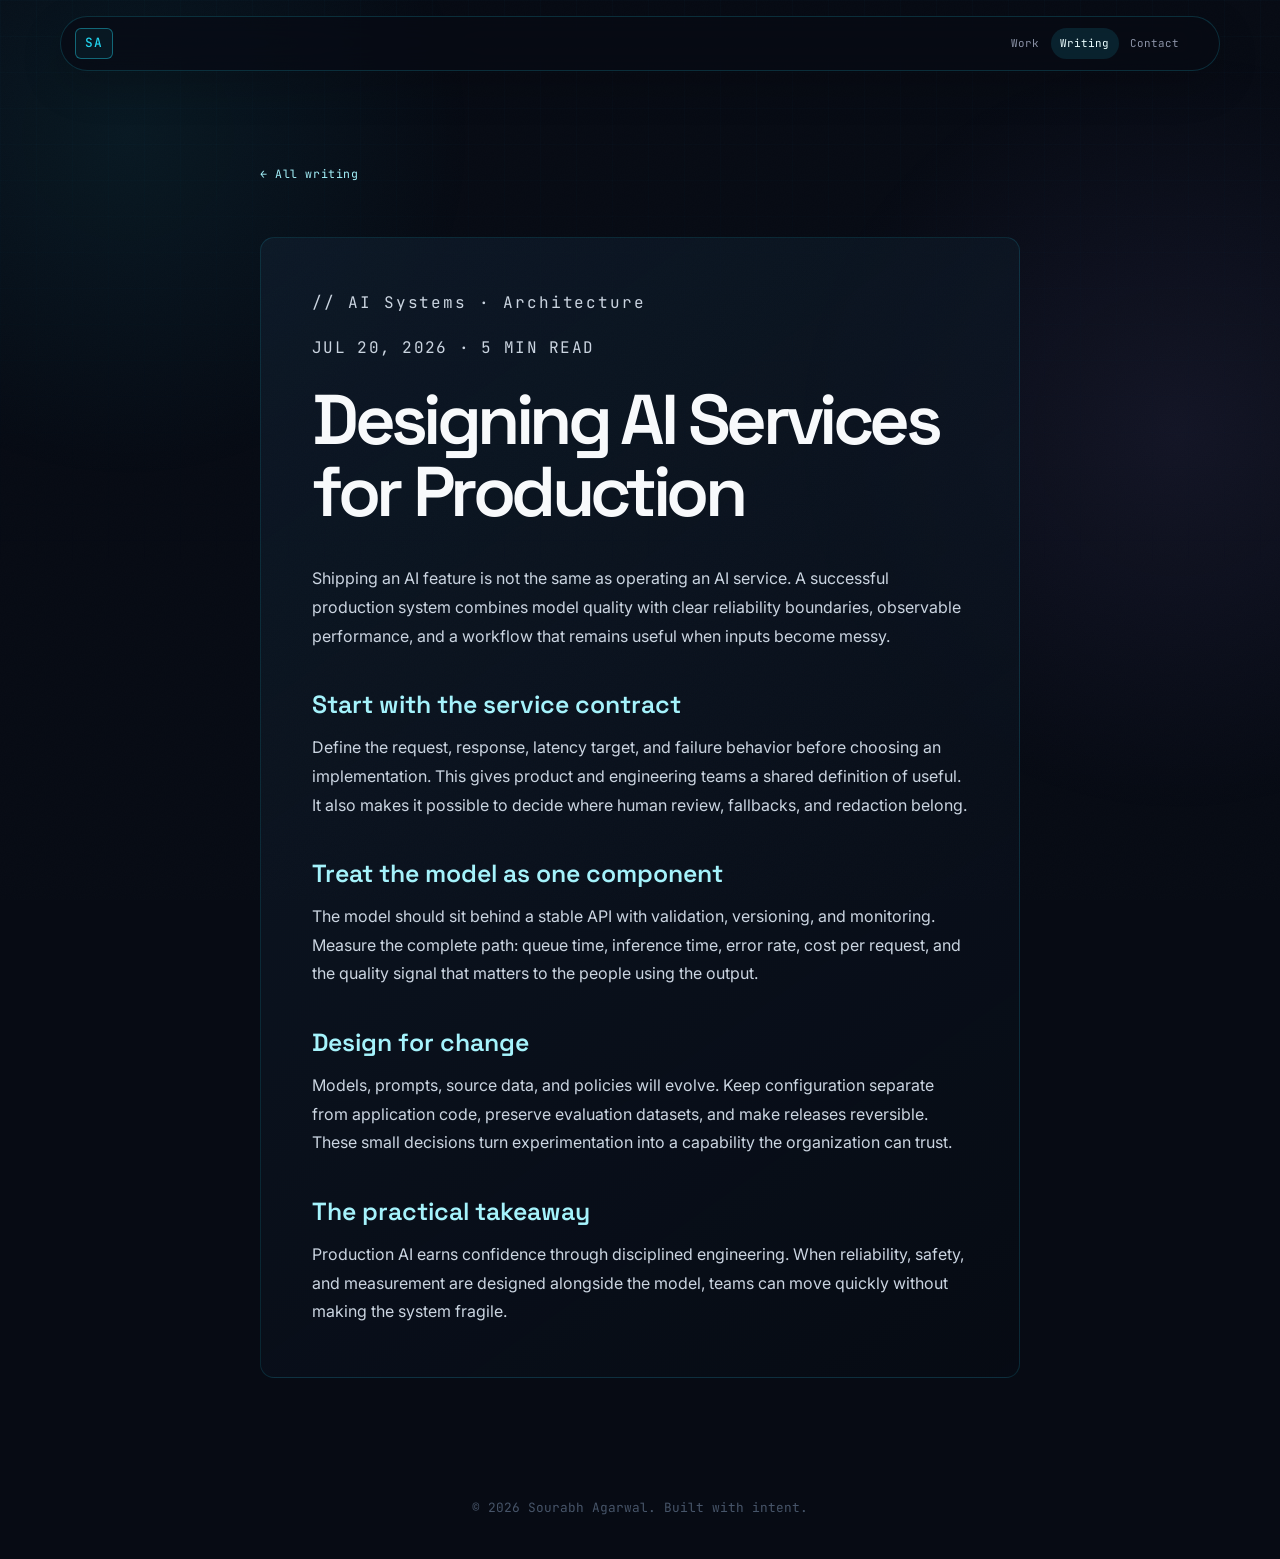
==== commit 69747aed: "fixing hovering issues and minor issues" ====
--- a/blog.html
+++ b/blog.html
@@ -1,2 +1,2 @@
 <!doctype html>
-<html lang="en"><head><meta charset="utf-8"><meta name="viewport" content="width=device-width,initial-scale=1"><title>Article — Sourabh Agarwal</title><link rel="preconnect" href="https://fonts.googleapis.com"><link rel="preconnect" href="https://fonts.gstatic.com" crossorigin><link href="https://fonts.googleapis.com/css2?family=Space+Grotesk:wght@500;600;700&family=Inter:wght@400;500;600&family=JetBrains+Mono:wght@400;500&display=swap" rel="stylesheet"><link rel="stylesheet" href="css/styles.css"></head><body class="blog-page"><div class="noise-overlay"></div><nav class="nav"><a class="nav__mark" href="index.html#hero">SA<span>/OPS</span></a><div class="nav__links"><a href="index.html#projects">Work</a><a class="is-active" href="blogs.html">Writing</a><a href="index.html#contact">Contact</a></div></nav><main class="article-shell"><a class="article-back" href="blogs.html">← All writing</a><article id="article" class="article" aria-live="polite"></article></main><footer class="footer"><p>© <span id="year"></span> Sourabh Agarwal. Built with intent.</p></footer><script src="js/blogs.js" defer></script></body></html>
+<html lang="en"><head><meta charset="utf-8"><meta name="viewport" content="width=device-width,initial-scale=1"><title>Article — Sourabh Agarwal</title><link rel="preconnect" href="https://fonts.googleapis.com"><link rel="preconnect" href="https://fonts.gstatic.com" crossorigin><link href="https://fonts.googleapis.com/css2?family=Space+Grotesk:wght@500;600;700&family=Inter:wght@400;500;600&family=JetBrains+Mono:wght@400;500&display=swap" rel="stylesheet"><link rel="stylesheet" href="css/styles.css"></head><body class="blog-page"><div class="noise-overlay"></div><nav class="nav"><a class="nav__mark" href="index.html#hero">SA</a><div class="nav__links"><a href="index.html#projects">Work</a><a class="is-active" href="blogs.html">Writing</a><a href="index.html#contact">Contact</a></div></nav><main class="article-shell"><a class="article-back" href="blogs.html">← All writing</a><article id="article" class="article" aria-live="polite"></article></main><footer class="footer"><p>© <span id="year"></span> Sourabh Agarwal. Built with intent.</p></footer><script src="js/blogs.js" defer></script></body></html>
--- a/css/styles.css
+++ b/css/styles.css
@@ -913,7 +913,6 @@
 .skill-tile { background: hsl(var(--hue) 55% 32% / .2); }
 .projects__grid { gap: 1rem; }
 .project-card { min-height: 292px; background: linear-gradient(145deg, rgba(15,28,43,.9), rgba(7,11,20,.84)); }
-.project-card::after { content: "git status"; position: absolute; right: 1.25rem; bottom: 1.2rem; color: rgba(74,222,128,.35); font: .58rem var(--font-mono); }
 .project-card__link { z-index: 1; }
 .project-card__tag { border: 1px solid rgba(34,211,238,.16); background: rgba(34,211,238,.08); color: #a5f3fc; }
 .project-card__tag { display: inline-flex; align-items: center; gap: .32rem; }
